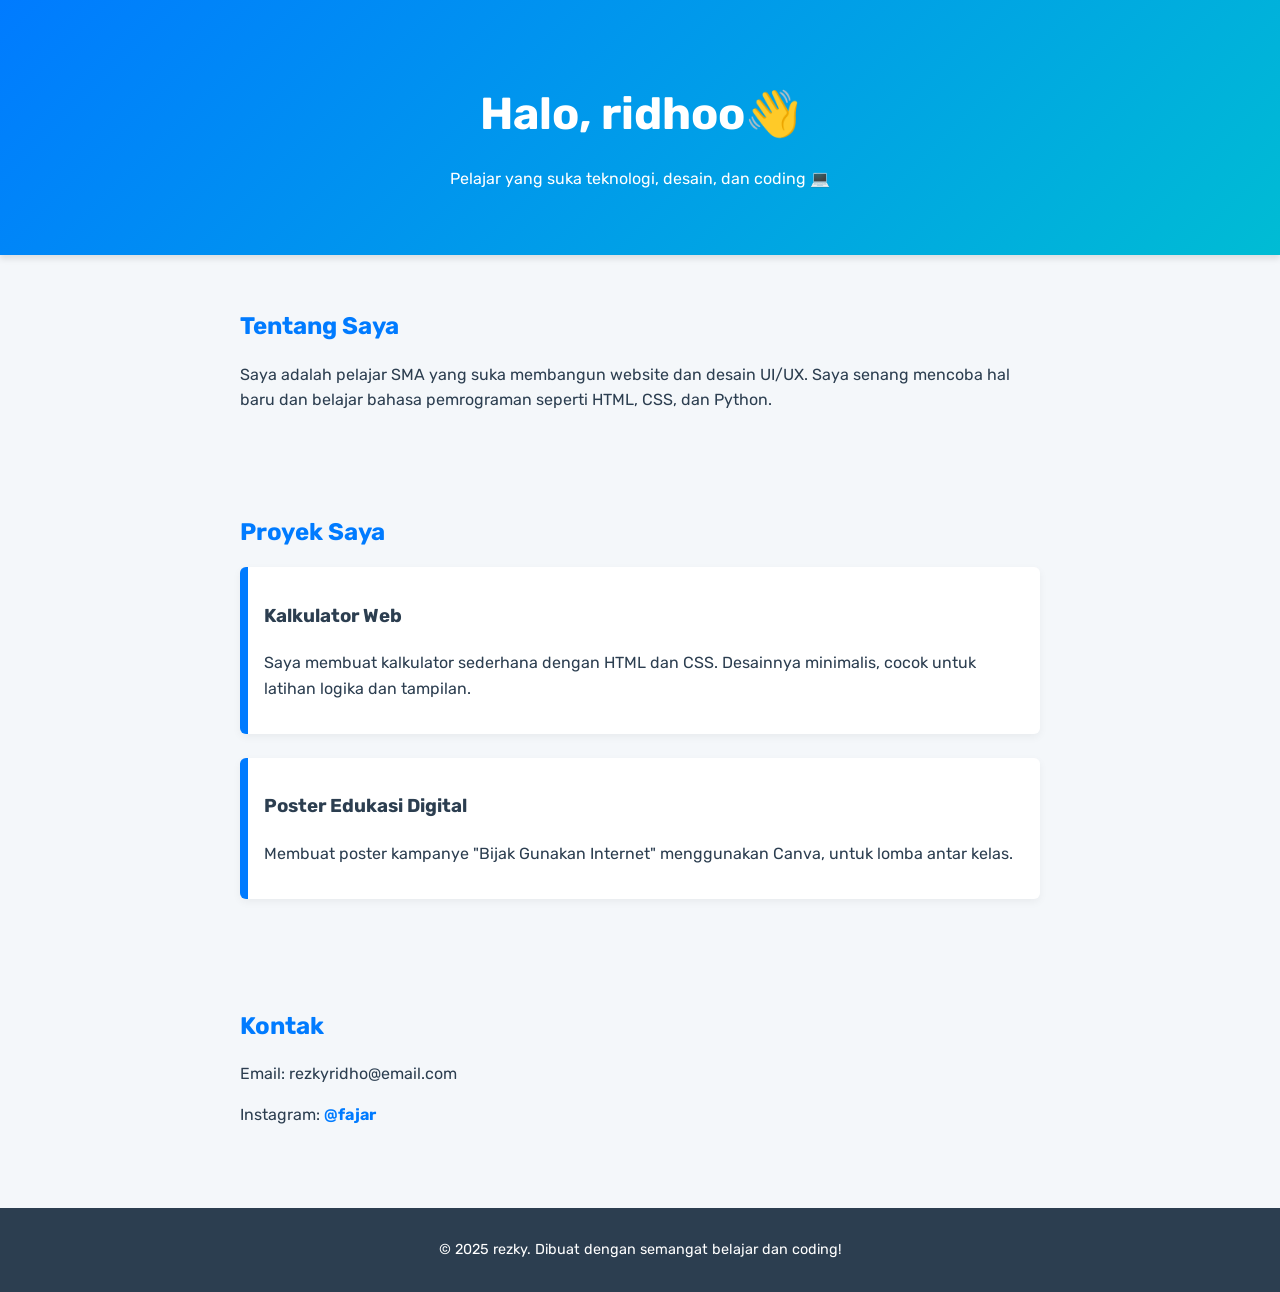
==== portofolio1.html @ 54e253d1 "Repositori Rezky Kelas 11" ====
<!DOCTYPE html>
<html lang="id">
<head>
  <meta charset="UTF-8" />
  <meta name="viewport" content="width=device-width, initial-scale=1.0" />
  <title>Portofolio Fajar</title>
  <link href="https://fonts.googleapis.com/css2?family=Rubik&display=swap" rel="stylesheet">
  <style>
    body {
      font-family: 'Rubik', sans-serif;
      background: #f4f7fa;
      color: #2c3e50;
      margin: 0;
      padding: 0;
      line-height: 1.6;
    }

    header {
      background: linear-gradient(135deg, #007bff, #00bcd4);
      color: white;
      text-align: center;
      padding: 3rem 1rem;
      box-shadow: 0 4px 6px rgba(0,0,0,0.1);
    }

    h1 {
      font-size: 2.8rem;
      margin-bottom: 0.5rem;
    }

    h2 {
      color: #007bff;
      margin-bottom: 1rem;
    }

    section {
      padding: 2rem;
      max-width: 800px;
      margin: auto;
    }

    .project {
      background: #ffffff;
      padding: 1rem;
      margin-bottom: 1.5rem;
      border-left: 8px solid #007bff;
      border-radius: 6px;
      box-shadow: 0 3px 8px rgba(0,0,0,0.05);
    }

    a {
      color: #007bff;
      text-decoration: none;
      font-weight: bold;
    }

    a:hover {
      text-decoration: underline;
    }

    footer {
      background: #2c3e50;
      color: white;
      text-align: center;
      padding: 1rem;
      font-size: 0.9rem;
      margin-top: 2rem;
    }

    @media (max-width: 600px) {
      h1 {
        font-size: 2.2rem;
      }

      section {
        padding: 1rem;
      }
    }
  </style>
</head>
<body>
  <header>
    <h1>Halo, ridhoo👋</h1>
    <p>Pelajar yang suka teknologi, desain, dan coding 💻</p>
  </header>

  <section class="about">
    <h2>Tentang Saya</h2>
    <p>Saya adalah pelajar SMA yang suka membangun website dan desain UI/UX. Saya senang mencoba hal baru dan belajar bahasa pemrograman seperti HTML, CSS, dan Python.</p>
  </section>

  <section class="projects">
    <h2>Proyek Saya</h2>
    <div class="project">
      <h3>Kalkulator Web</h3>
      <p>Saya membuat kalkulator sederhana dengan HTML dan CSS. Desainnya minimalis, cocok untuk latihan logika dan tampilan.</p>
    </div>
    <div class="project">
      <h3>Poster Edukasi Digital</h3>
      <p>Membuat poster kampanye "Bijak Gunakan Internet" menggunakan Canva, untuk lomba antar kelas.</p>
    </div>
  </section>

  <section class="contact">
    <h2>Kontak</h2>
    <p>Email: rezkyridho@email.com</p>
    <p>Instagram: <a href="https://instagram.com/fajar" target="_blank">@fajar</a></p>
  </section>

  <footer>
    <p>© 2025 rezky. Dibuat dengan semangat belajar dan coding!</p>
  </footer>
</body>
</html>
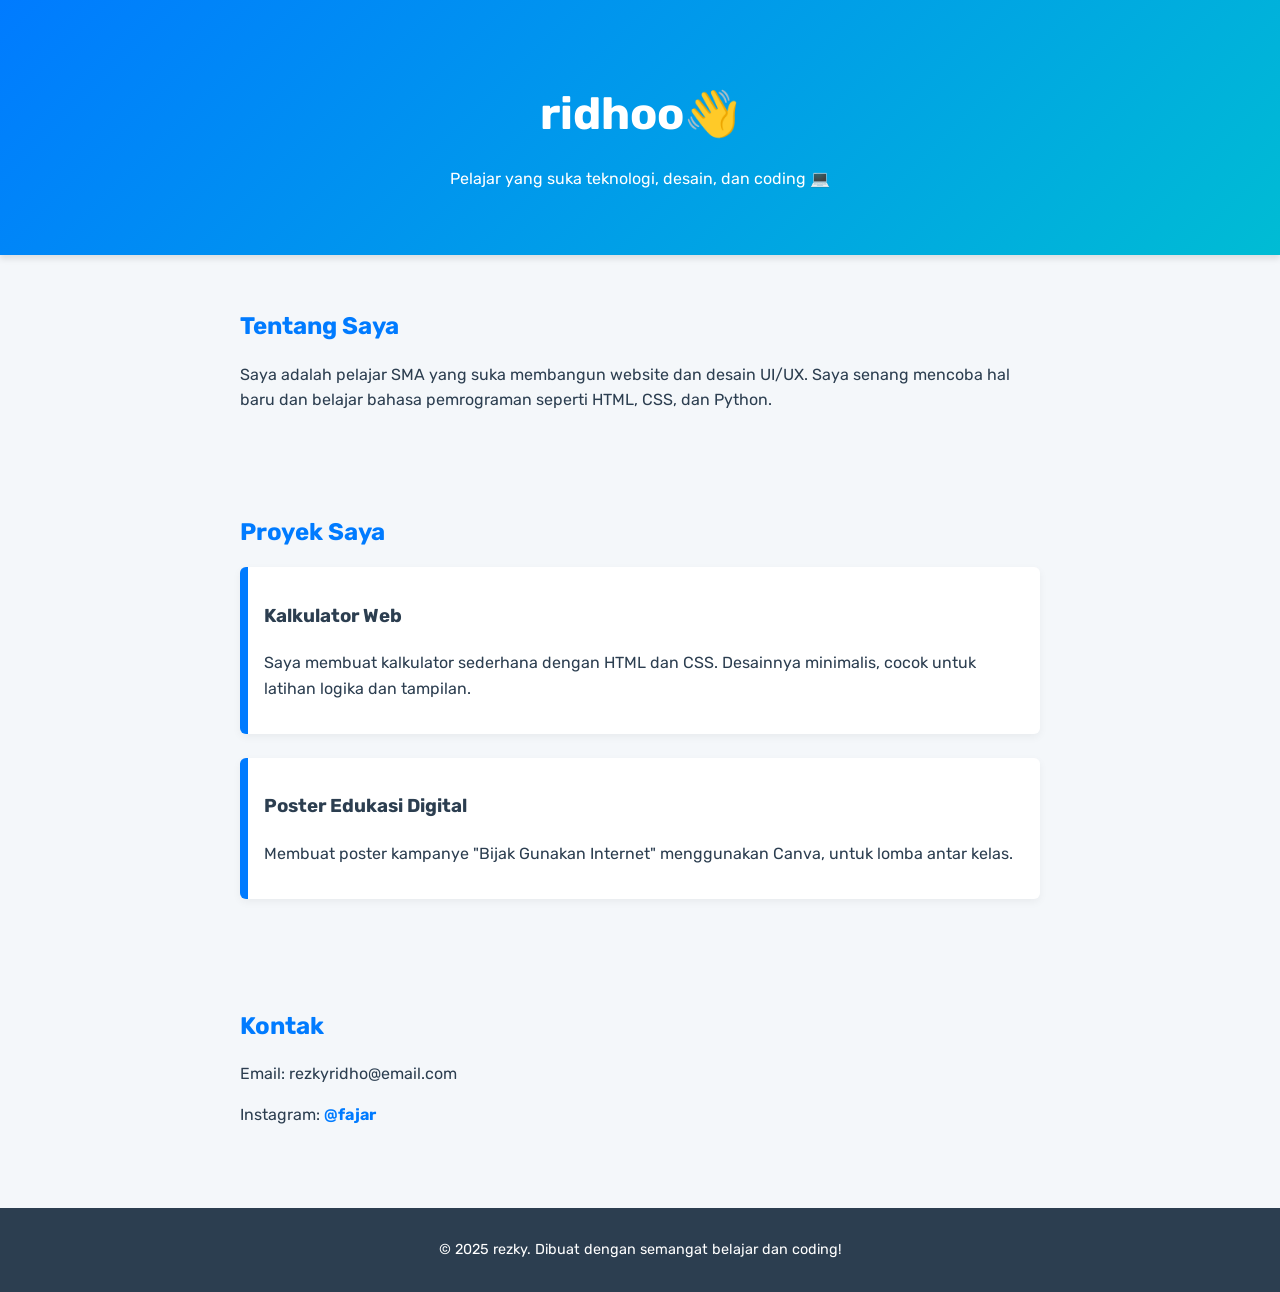
==== commit 02b2e9bc: "Resky portfolio" ====
--- a/portofolio1.html
+++ b/portofolio1.html
@@ -80,7 +80,7 @@
 </head>
 <body>
   <header>
-    <h1>Halo, ridhoo👋</h1>
+    <h1>ridhoo👋</h1>
     <p>Pelajar yang suka teknologi, desain, dan coding 💻</p>
   </header>
 
